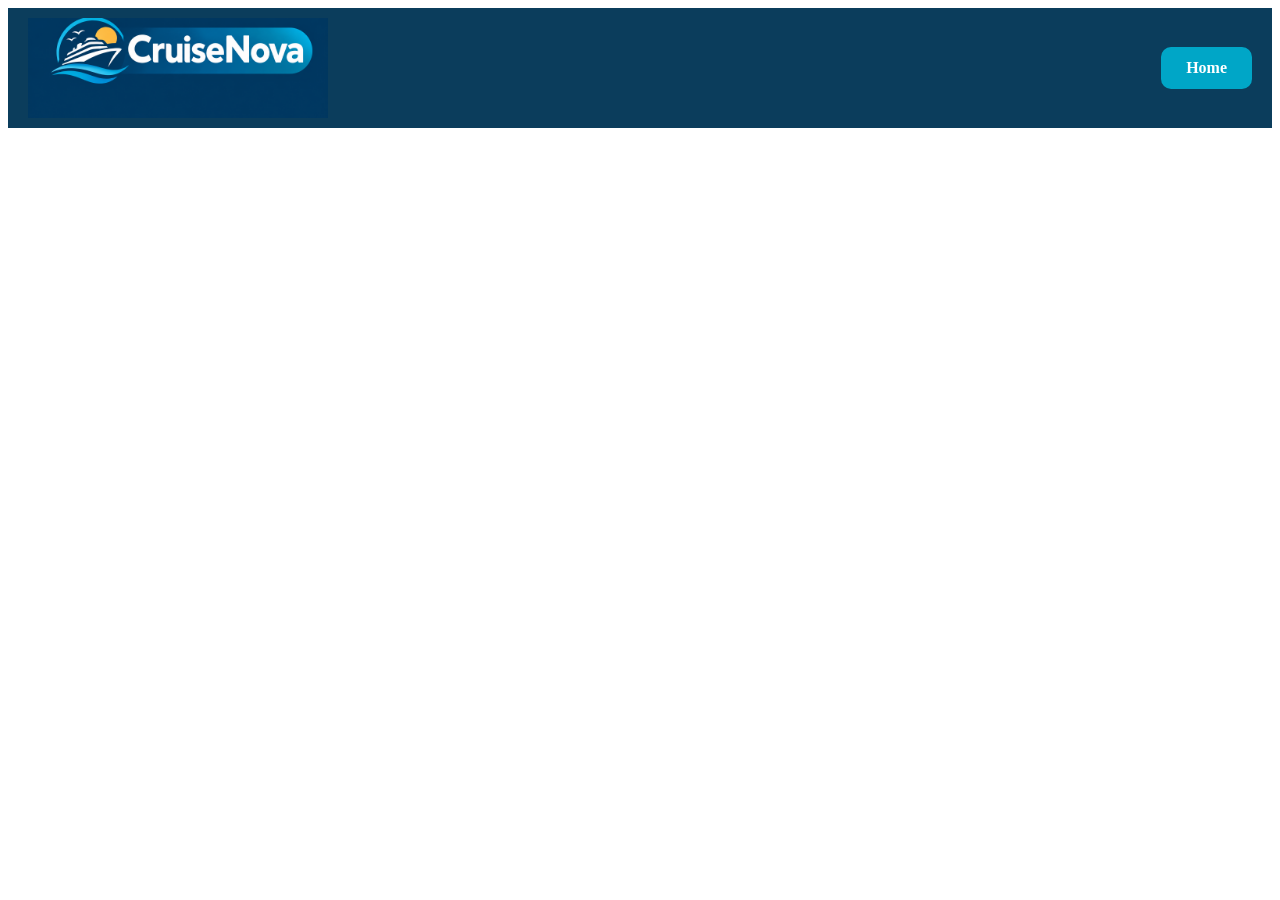
==== Explore Destination.html @ 4cb9cde0 "more" ====
<!DOCTYPE html>
<html lang="en">
<head>
    <meta charset="UTF-8">
    <meta name="viewport" content="width=device-width, initial-scale=1.0">
    <title>Document</title>
    <link rel="stylesheet" href="css/styles.css">
</head>
<body>
    <header>
<img src="images/logo.png" alt="CruiseNova Logo" class="logo">
<a href="index.html" class="home-button">Home</a>    
    </header>
   
    
    

    
</body>
</html>
---- css/styles.css ----
/* Header */
header {
    background-color: #0b3d5c;
    padding: 10px 20px;
    display: flex;
    justify-content: space-between;
    align-items: center;
}
section {
    color: #243746;
}

/* Logo */
.logo {
    width: 300px;
    height: 100px;
    object-fit: cover;
}

/* Book Now Button */
.home-button {
    background-color: #00a6c7;
    color: white;
    padding: 12px 25px;
    border-radius: 10px;
    text-decoration: none;
    font-weight: bold;
     transition: background-color 0.6s ease;
}

.home-button:hover {
    background-color: #07c3e9;
}

/* Main Section */
section {
    padding: 30px;
}

/* Destination Section */
#destinations {
    padding: 45px 30px;
    background-color: #f4f8fb;
}



/* Destination Grid */
.destination-grid {
    display: grid;
    grid-template-columns: repeat(3, minmax(0, 1fr));
    gap: 25px;
    max-width: 1300px;
    margin: 0 auto;
}

/* Destination Cards */
.destination-card {
    background-color: white;
    border-radius: 12px;
    overflow: hidden;
    box-shadow: 0 4px 15px rgba(0, 0, 0, 0.12);
    transition: transform 0.3s ease, box-shadow 0.3s ease;
}

.destination-card:hover {
    transform: translateY(-6px);
    box-shadow: 0 10px 25px rgba(0, 0, 0, 0.2);
}

/* Destination Images */
.destination-image {
    position: relative;
    height: 260px;
    overflow: hidden;
}

.destination-image img {
    width: 100%;
    height: 100%;
    object-fit: cover;
    display: block;
    transition: transform 0.4s ease;
}

.destination-card:hover .destination-image img {
    transform: scale(1.05);
}

/* Image Overlay */
.image-overlay {
    position: absolute;
    bottom: 0;
    left: 0;
    width: 100%;
    box-sizing: border-box;
    padding: 35px 20px 20px;
    color: white;
    background: linear-gradient(transparent, rgba(0, 25, 45, 0.9));
}

.image-overlay h3 {
    font-size: 25px;
    margin: 0 0 5px;
}

.image-overlay p {
    margin: 0;
}

/* Destination Details */
.card-content {
    padding: 20px;
    color: #243746;
    line-height: 1.6;
}

.card-content h4 {
    color: #0b3d5c;
    margin-bottom: 5px;
}

.card-content ul {
    padding-left: 22px;
}

/* Explore Button */
.explore-button {
    display: inline-block;
    background-color: #0b3d5c;
    color: white;
    padding: 10px 16px;
    border-radius: 5px;
    text-decoration: none;
    transition: background-color 0.6s ease;
}

.explore-button:hover {
    background-color: #07c3e9;
}
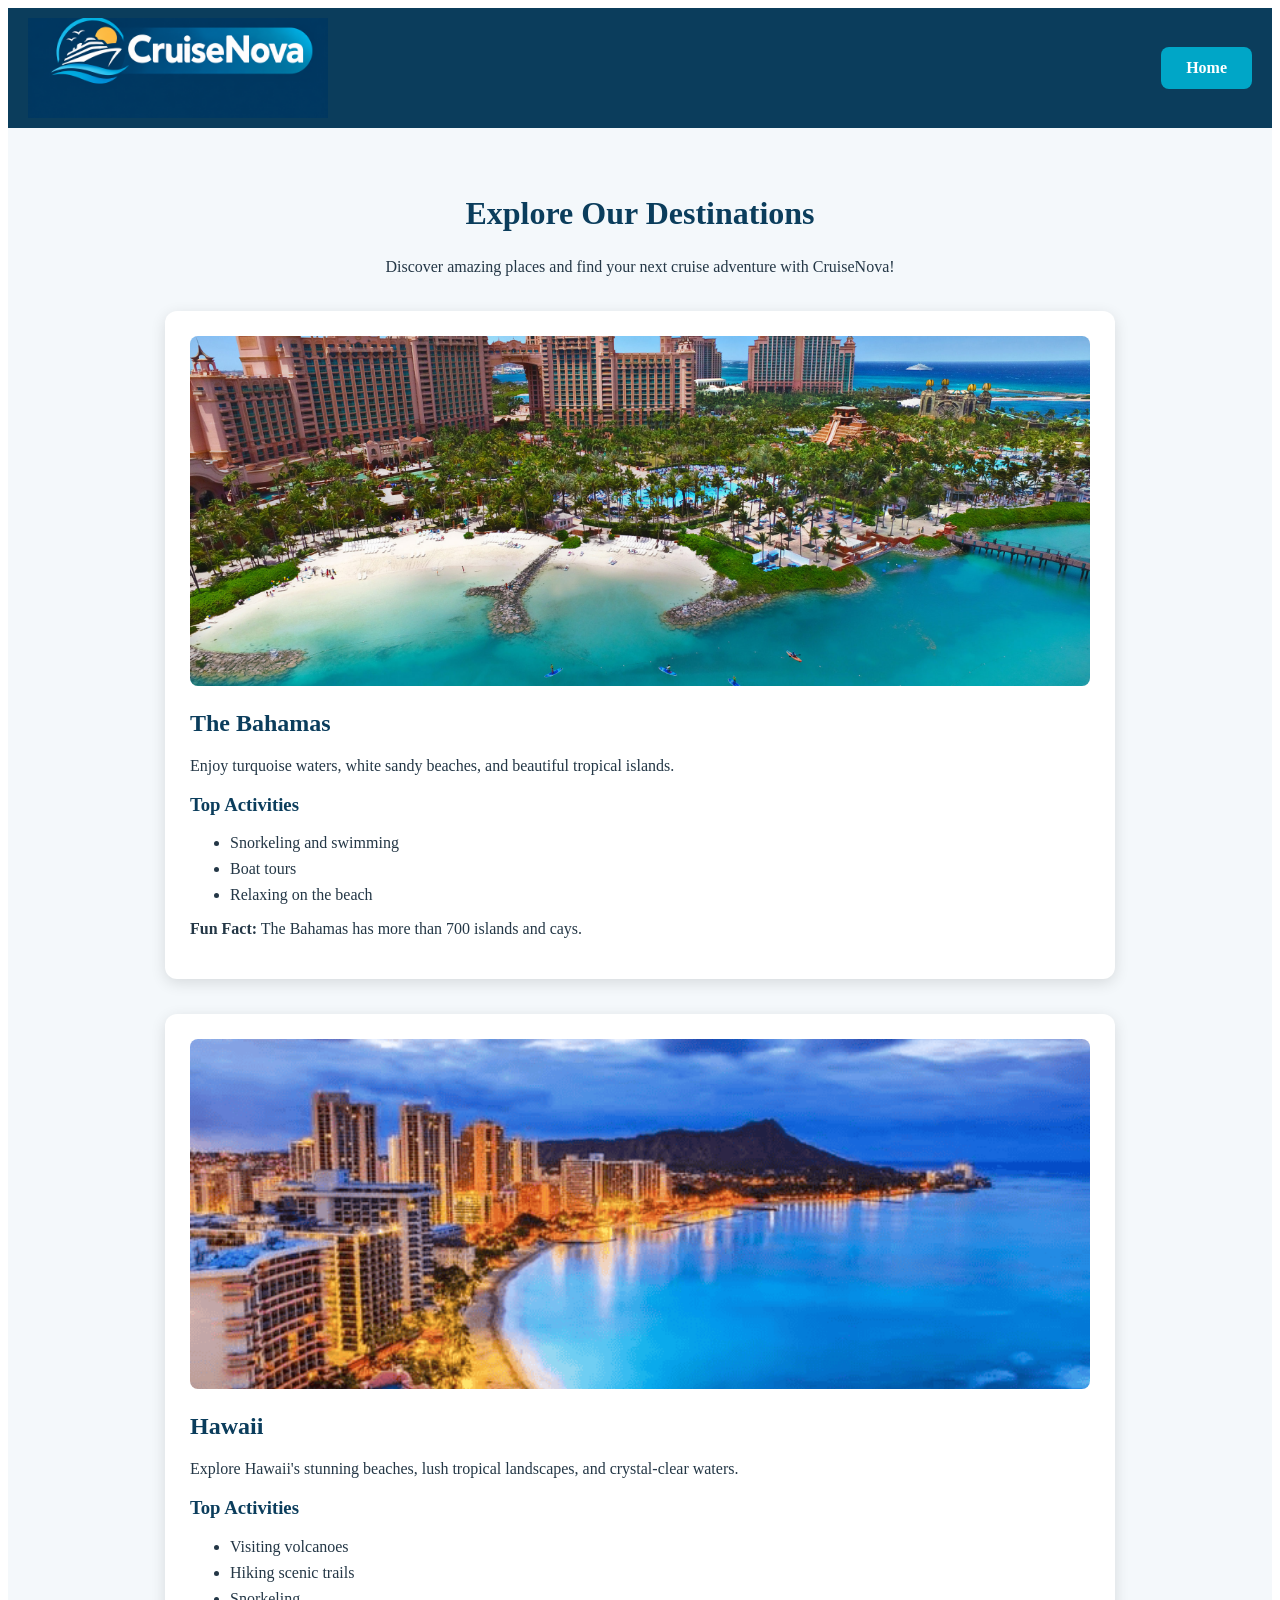
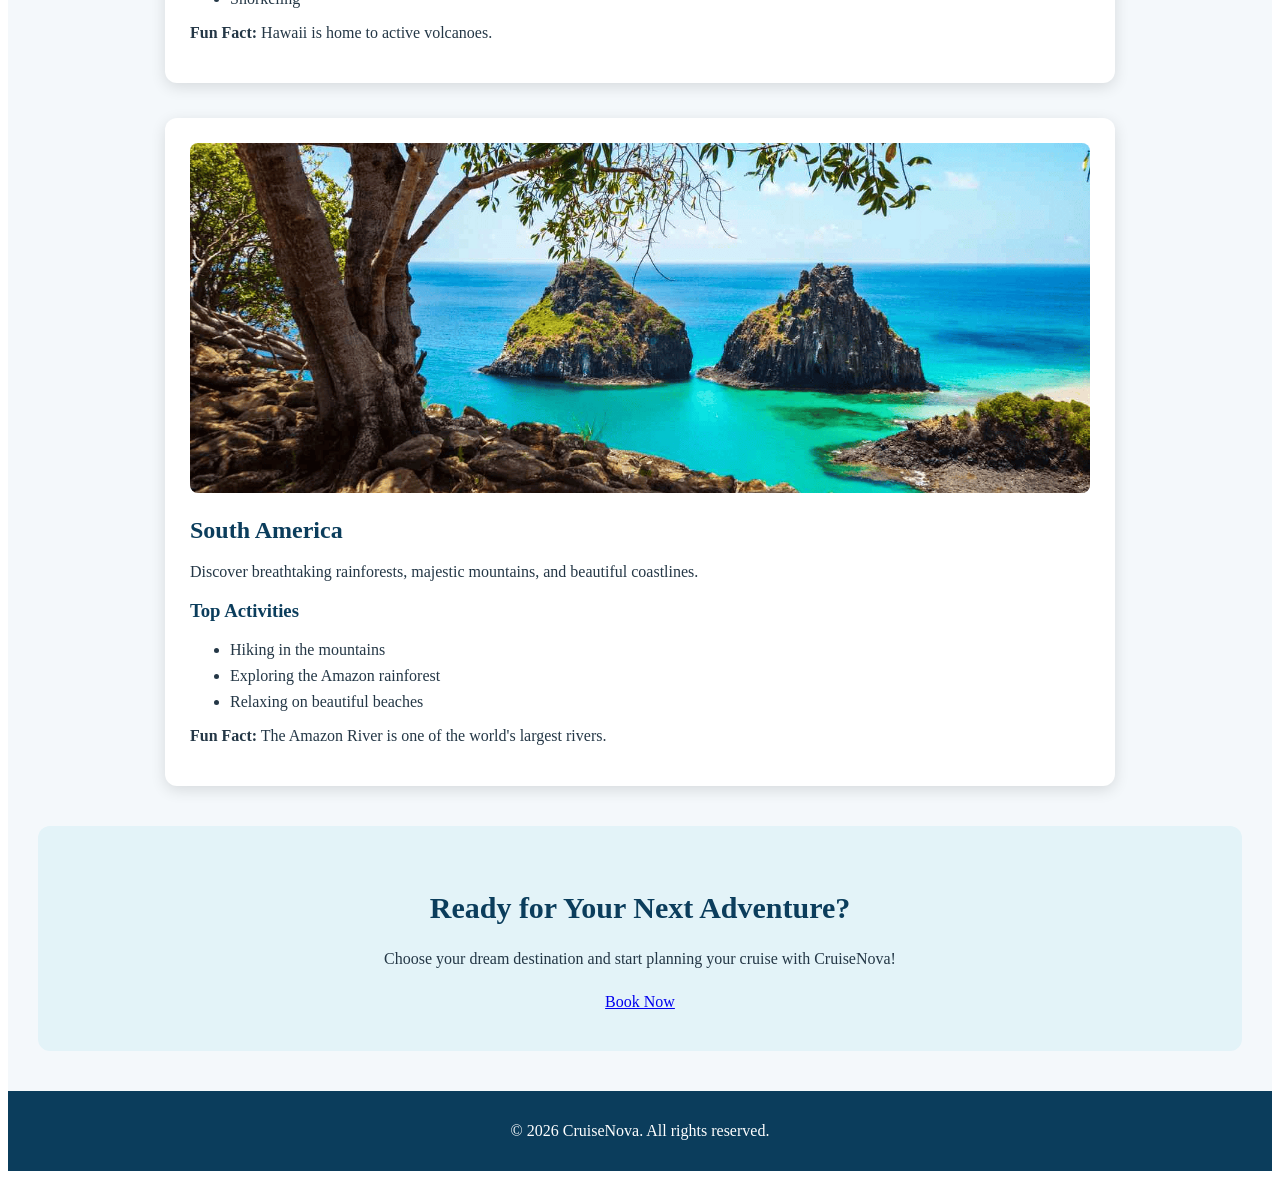
==== commit f8052118: "done" ====
--- a/Explore Destination.html
+++ b/Explore Destination.html
@@ -1,20 +1,89 @@
+
 <!DOCTYPE html>
 <html lang="en">
 <head>
     <meta charset="UTF-8">
     <meta name="viewport" content="width=device-width, initial-scale=1.0">
-    <title>Document</title>
+    <title>Explore Destinations | CruiseNova</title>
     <link rel="stylesheet" href="css/styles.css">
 </head>
 <body>
+
+    <!-- Header -->
     <header>
-<img src="images/logo.png" alt="CruiseNova Logo" class="logo">
-<a href="index.html" class="home-button">Home</a>    
+        <img src="images/logo.png" alt="CruiseNova Logo" class="logo">
+        <a href="index.html" class="home-button">Home</a>
     </header>
-   
-    
-    
 
-    
+    <!-- Destination Introduction -->
+    <section class="destination-details">
+        <h1>Explore Our Destinations</h1>
+        <p>Discover amazing places and find your next cruise adventure with CruiseNova!</p>
+
+        <!-- Bahamas -->
+        <div class="destination-info">
+            <img src="images/bahamas.png" alt="Bahamas tropical beach">
+
+            <h2>The Bahamas</h2>
+            <p>Enjoy turquoise waters, white sandy beaches, and beautiful tropical islands.</p>
+
+            <h3>Top Activities</h3>
+            <ul>
+                <li>Snorkeling and swimming</li>
+                <li>Boat tours</li>
+                <li>Relaxing on the beach</li>
+            </ul>
+
+            <p><strong>Fun Fact:</strong> The Bahamas has more than 700 islands and cays.</p>
+        </div>
+
+        <!-- Hawaii -->
+        <div class="destination-info">
+            <img src="images/hawaii.png" alt="Hawaii tropical islands">
+
+            <h2>Hawaii</h2>
+            <p>Explore Hawaii's stunning beaches, lush tropical landscapes, and crystal-clear waters.</p>
+
+            <h3>Top Activities</h3>
+            <ul>
+                <li>Visiting volcanoes</li>
+                <li>Hiking scenic trails</li>
+                <li>Snorkeling</li>
+            </ul>
+
+            <p><strong>Fun Fact:</strong> Hawaii is home to active volcanoes.</p>
+        </div>
+
+        <!-- South America -->
+        <div class="destination-info">
+            <img src="images/south.png" alt="South America scenic landscape">
+
+            <h2>South America</h2>
+            <p>Discover breathtaking rainforests, majestic mountains, and beautiful coastlines.</p>
+
+            <h3>Top Activities</h3>
+            <ul>
+                <li>Hiking in the mountains</li>
+                <li>Exploring the Amazon rainforest</li>
+                <li>Relaxing on beautiful beaches</li>
+            </ul>
+
+            <p><strong>Fun Fact:</strong> The Amazon River is one of the world's largest rivers.</p>
+        </div>
+
+        <!-- Book Now -->
+        <div class="plan-trip">
+            <h2>Ready for Your Next Adventure?</h2>
+            <p>Choose your dream destination and start planning your cruise with CruiseNova!</p>
+            <a href="index.html#destinations" class="book-button">Book Now</a>
+        </div>
+
+    </section>
+
+    <!-- Footer -->
+    <footer>
+        <p>&copy; 2026 CruiseNova. All rights reserved.</p>
+    </footer>
+
 </body>
-</html>+</html>
--- a/css/styles.css
+++ b/css/styles.css
@@ -7,9 +7,6 @@
     justify-content: space-between;
     align-items: center;
 }
-section {
-    color: #243746;
-}
 
 /* Logo */
 .logo {
@@ -18,23 +15,9 @@
     object-fit: cover;
 }
 
-/* Book Now Button */
-.home-button {
-    background-color: #00a6c7;
-    color: white;
-    padding: 12px 25px;
-    border-radius: 10px;
-    text-decoration: none;
-    font-weight: bold;
-     transition: background-color 0.6s ease;
-}
-
-.home-button:hover {
-    background-color: #07c3e9;
-}
-
 /* Main Section */
 section {
+    color: #243746;
     padding: 30px;
 }
 
@@ -44,7 +27,12 @@
     background-color: #f4f8fb;
 }
 
-
+#destinations h2 {
+    text-align: center;
+    color: #0b3d5c;
+    font-size: 32px;
+    margin-bottom: 30px;
+}
 
 /* Destination Grid */
 .destination-grid {
@@ -109,7 +97,7 @@
     margin: 0;
 }
 
-/* Destination Details */
+/* Destination Card Details */
 .card-content {
     padding: 20px;
     color: #243746;
@@ -140,3 +128,124 @@
     background-color: #07c3e9;
 }
 
+/* Home Button */
+.home-button {
+    background-color: #00a6c7;
+    color: white;
+    padding: 12px 25px;
+    border-radius: 8px;
+    text-decoration: none;
+    font-weight: bold;
+    transition: background-color 0.3s ease;
+}
+
+.home-button:hover {
+    background-color: #007c99;
+}
+
+/* Explore Page Destination Details */
+.destination-details {
+    padding: 40px 30px;
+    background-color: #f4f8fb;
+    text-align: center;
+}
+
+.destination-details > h1 {
+    color: #0b3d5c;
+    font-size: 32px;
+}
+
+.destination-info {
+    max-width: 900px;
+    margin: 35px auto;
+    padding: 25px;
+    background-color: white;
+    border-radius: 12px;
+    box-shadow: 0 4px 15px rgba(0, 0, 0, 0.12);
+    text-align: left;
+    transition: transform 0.3s ease, box-shadow 0.3s ease;
+}
+
+.destination-info:hover {
+    transform: translateY(-5px);
+    box-shadow: 0 10px 25px rgba(0, 0, 0, 0.2);
+}
+
+/* Explore Page Images */
+.destination-info img {
+    width: 100%;
+    height: 350px;
+    object-fit: cover;
+    border-radius: 8px;
+}
+
+.destination-info h2,
+.destination-info h3 {
+    color: #0b3d5c;
+}
+
+.destination-info li {
+    margin-bottom: 8px;
+}
+
+/* Book Now Section */
+.plan-trip {
+    text-align: center;
+    padding: 40px 20px;
+    background-color: #e3f3f8;
+    border-radius: 12px;
+    margin-top: 40px;
+}
+
+.plan-trip h2 {
+    color: #0b3d5c;
+    font-size: 30px;
+}
+
+.plan-trip p {
+    color: #243746;
+    margin-bottom: 25px;
+}
+
+/* Footer */
+footer {
+    background-color: #0b3d5c;
+    color: white;
+    text-align: center;
+    padding: 15px;
+}
+
+/* Tablet Screens */
+@media (max-width: 900px) {
+    .destination-grid {
+        grid-template-columns: repeat(2, minmax(0, 1fr));
+    }
+}
+
+/* Phone Screens */
+@media (max-width: 600px) {
+    .destination-grid {
+        grid-template-columns: 1fr;
+    }
+
+    .destination-details {
+        padding: 25px 15px;
+    }
+
+    .destination-info {
+        padding: 15px;
+    }
+
+    .destination-info img {
+        height: 220px;
+    }
+
+    .logo {
+        width: 200px;
+        height: auto;
+    }
+
+    header {
+        padding: 10px;
+    }
+}
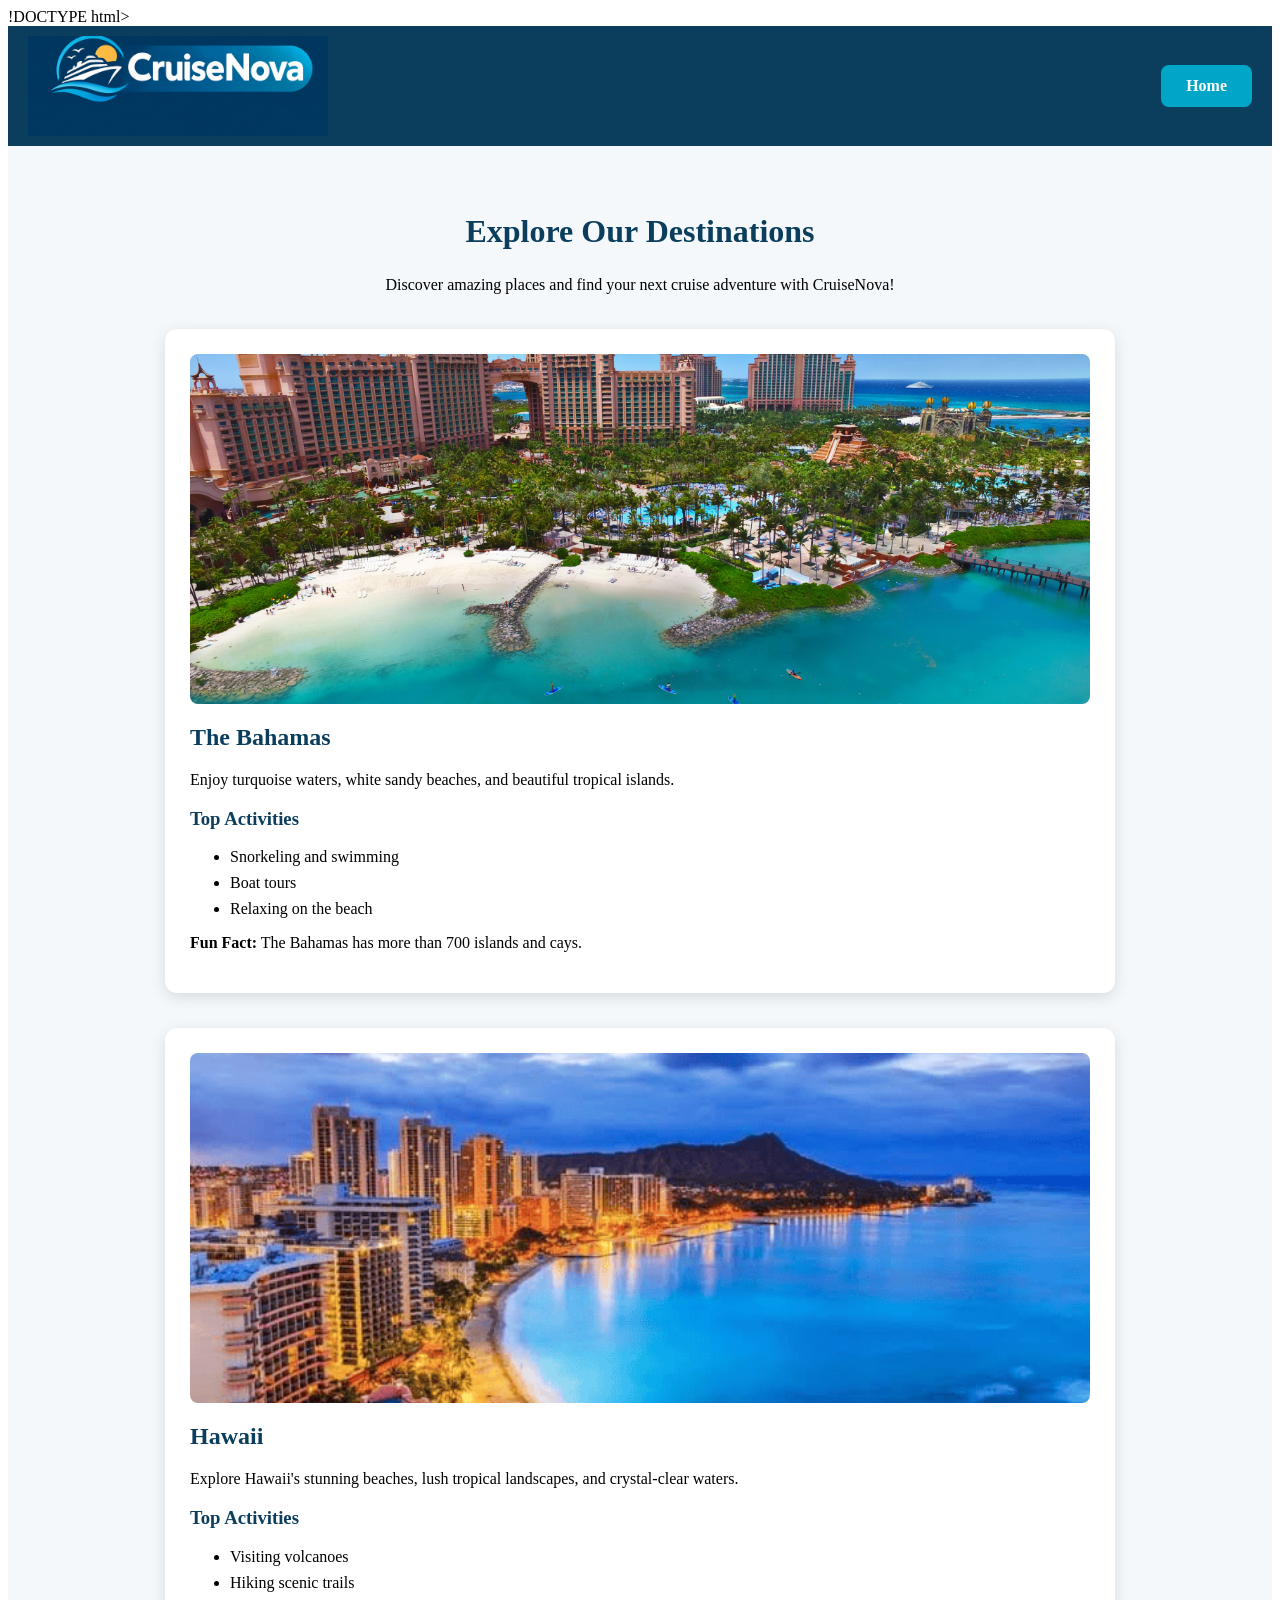
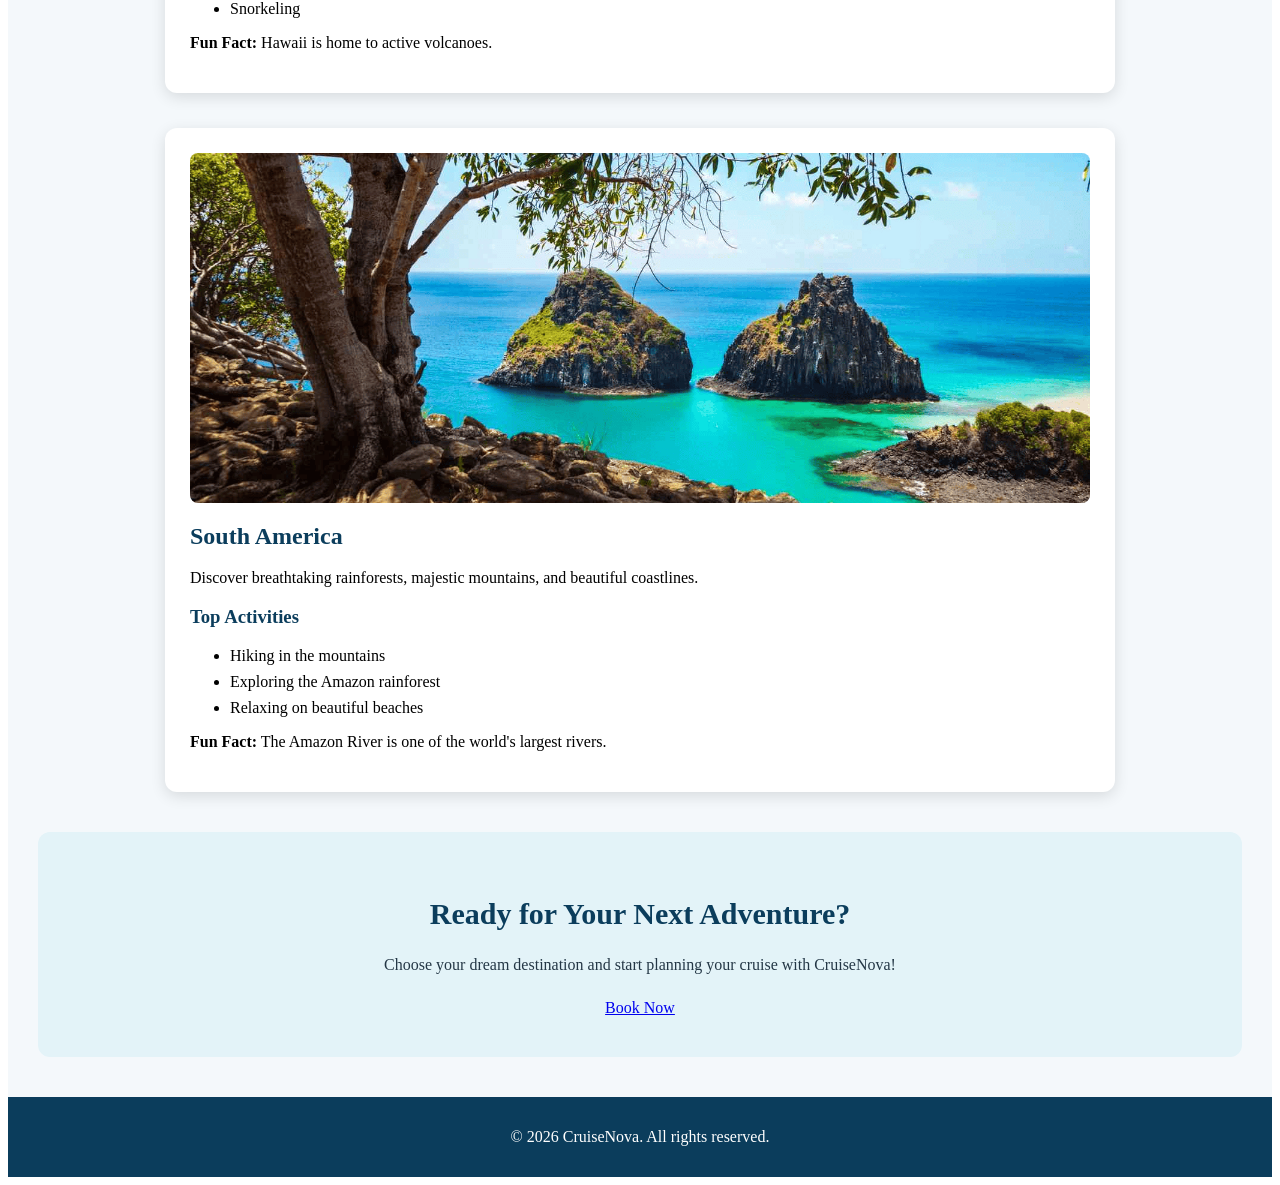
==== commit 5325b660: "hi" ====
--- a/Explore Destination.html
+++ b/Explore Destination.html
@@ -1,5 +1,4 @@
-
-<!DOCTYPE html>
+!DOCTYPE html>
 <html lang="en">
 <head>
     <meta charset="UTF-8">
@@ -86,4 +85,4 @@
     </footer>
 
 </body>
-</html>
+</html>
--- a/css/styles.css
+++ b/css/styles.css
@@ -15,6 +15,24 @@
     object-fit: cover;
 }
 
+<<<<<<< HEAD
+=======
+/* Book Now Button */
+.home-button {
+    background-color: #00a6c7;
+    color: white;
+    padding: 12px 25px;
+    border-radius: 10px;
+    text-decoration: none;
+    font-weight: bold;
+     transition: background-color 0.6s ease;
+}
+
+.home-button:hover {
+    background-color: #07c3e9;
+}
+
+>>>>>>> 4cb9cde0da7abe529f991781c71f835c4c6fb482
 /* Main Section */
 section {
     color: #243746;
@@ -27,12 +45,7 @@
     background-color: #f4f8fb;
 }
 
-#destinations h2 {
-    text-align: center;
-    color: #0b3d5c;
-    font-size: 32px;
-    margin-bottom: 30px;
-}
+
 
 /* Destination Grid */
 .destination-grid {
